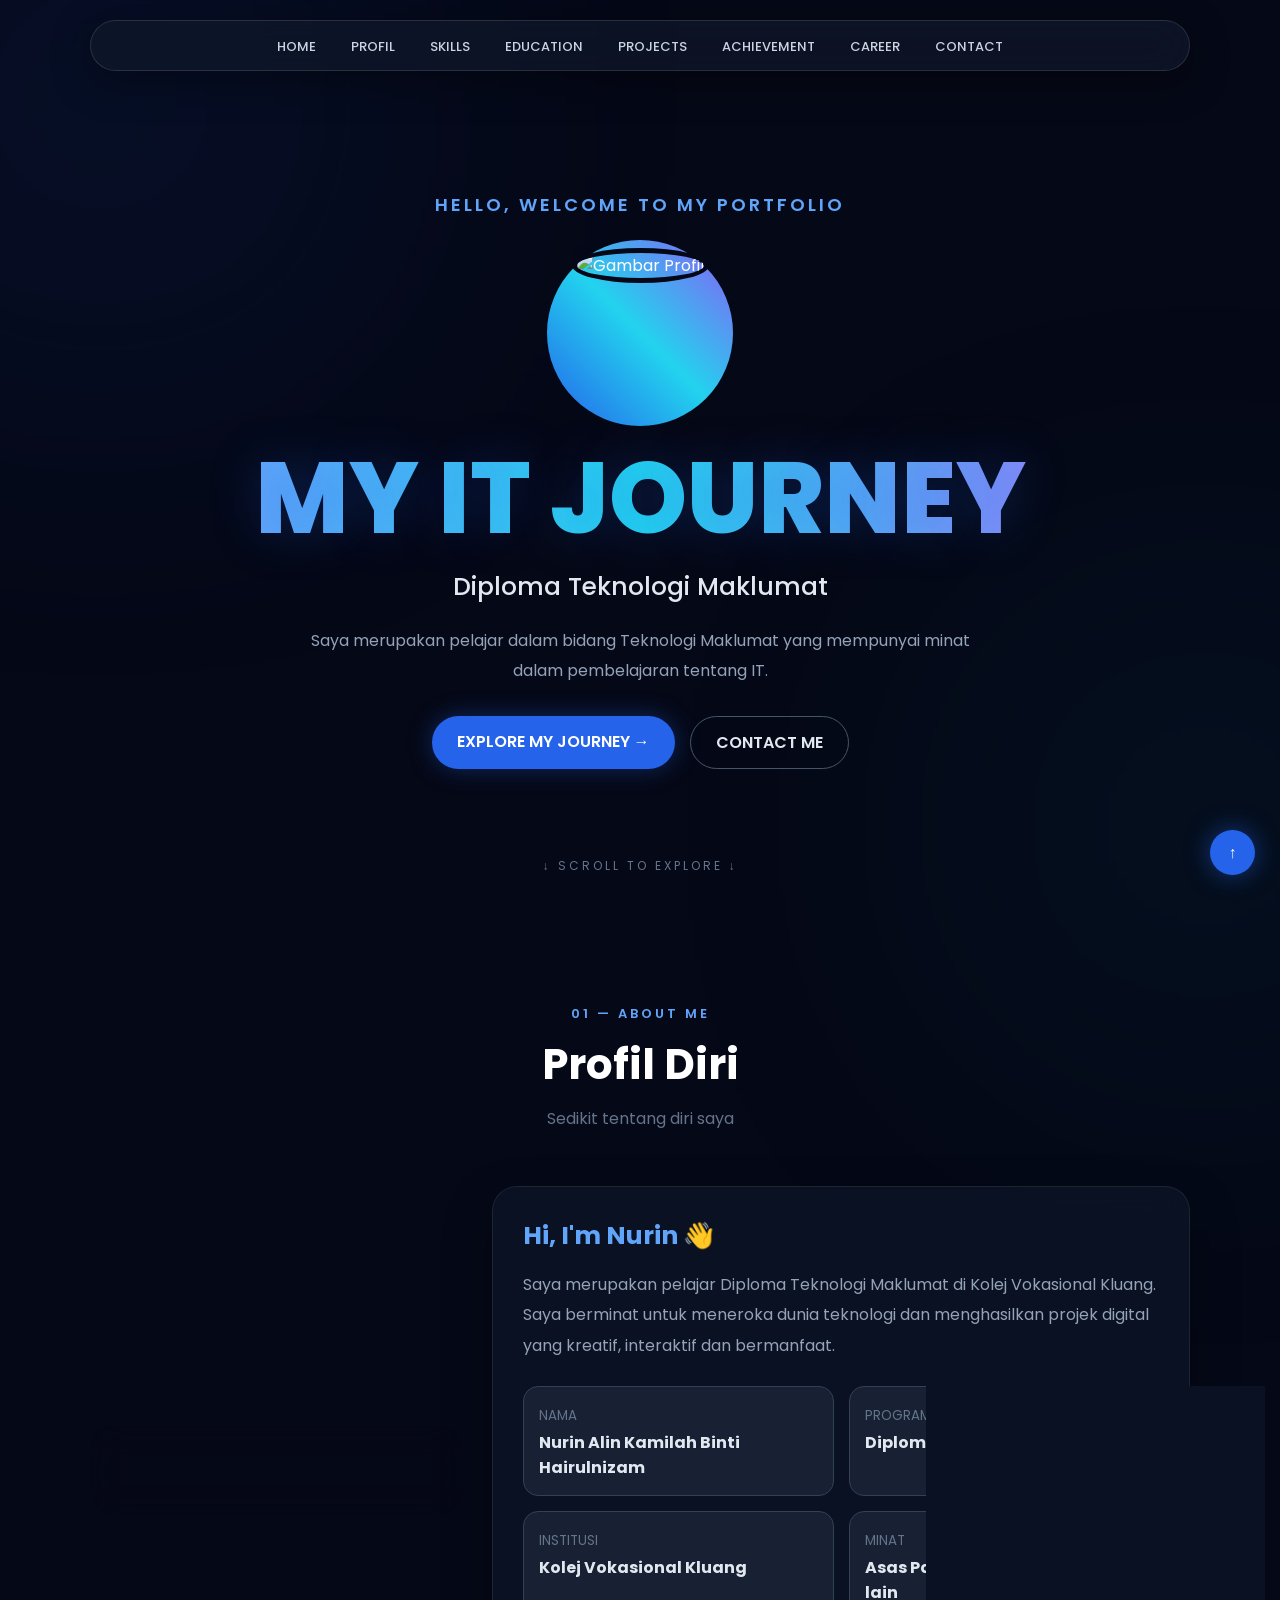
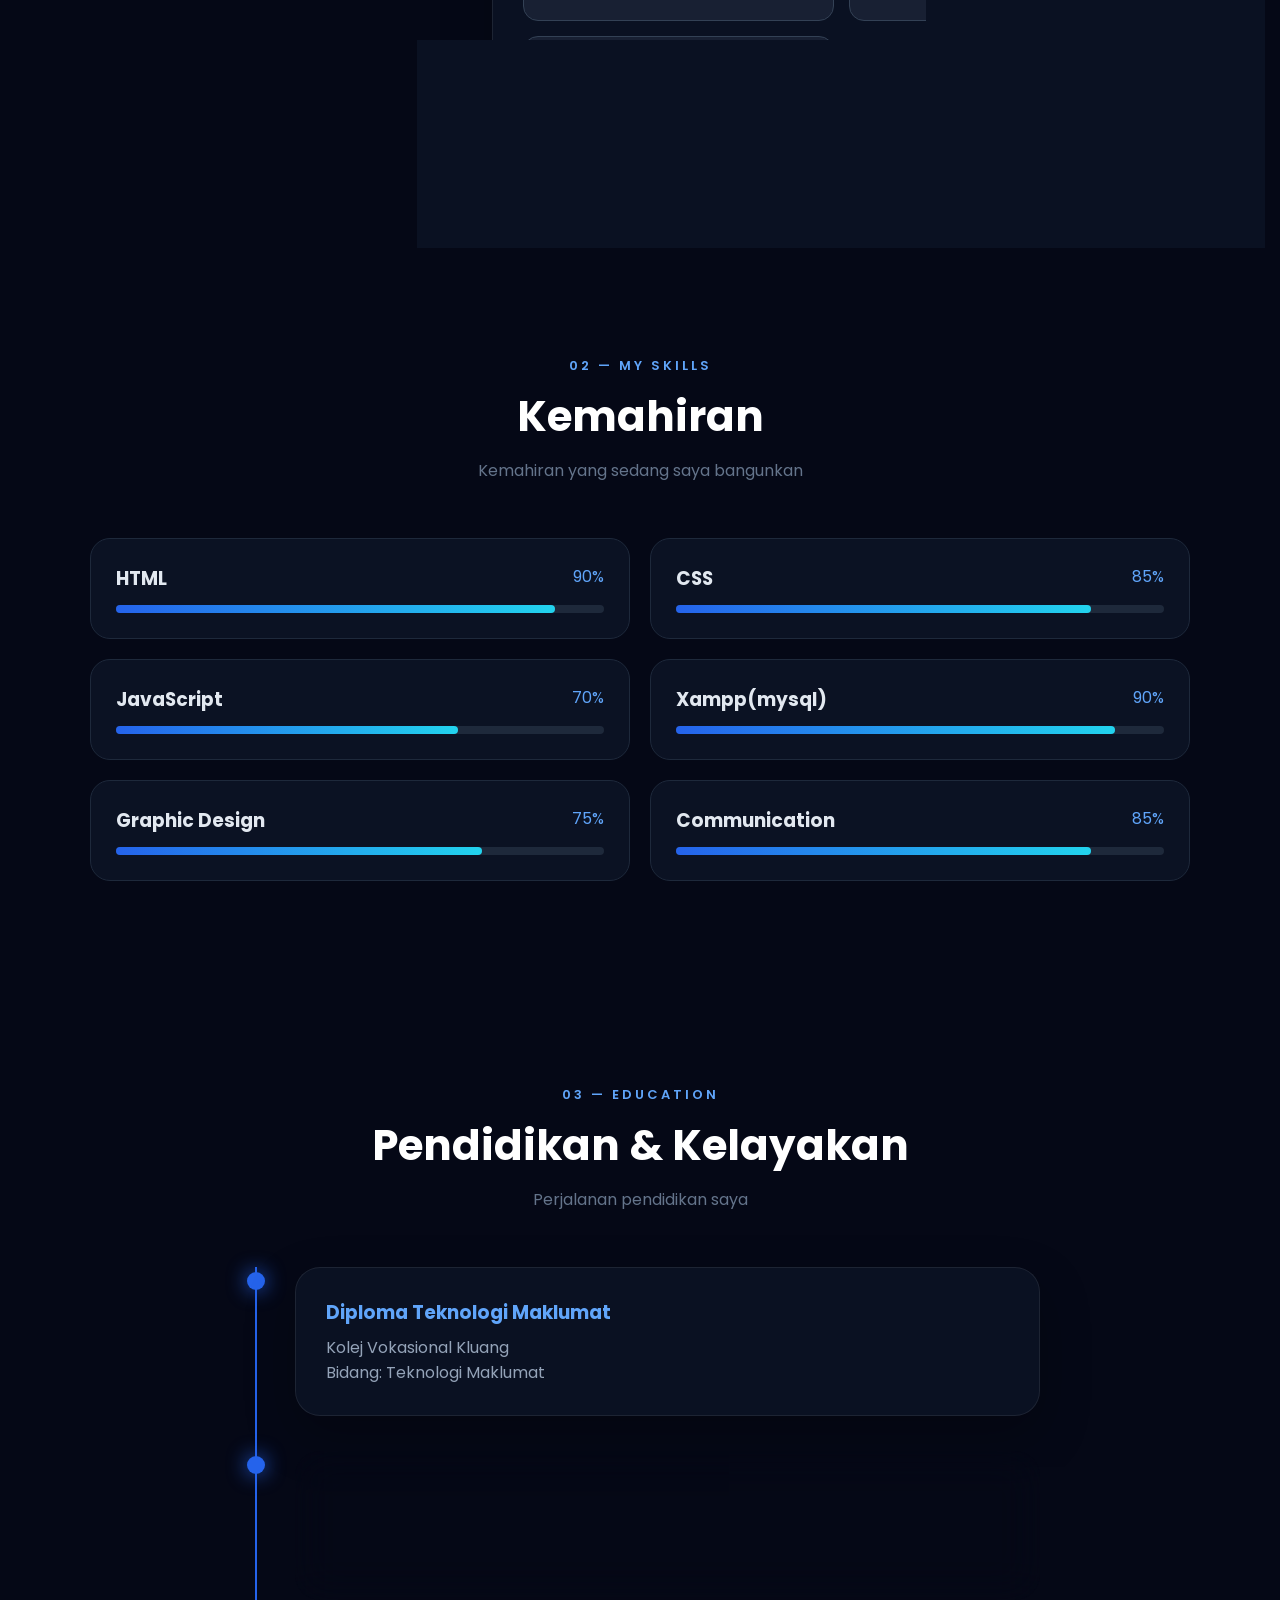
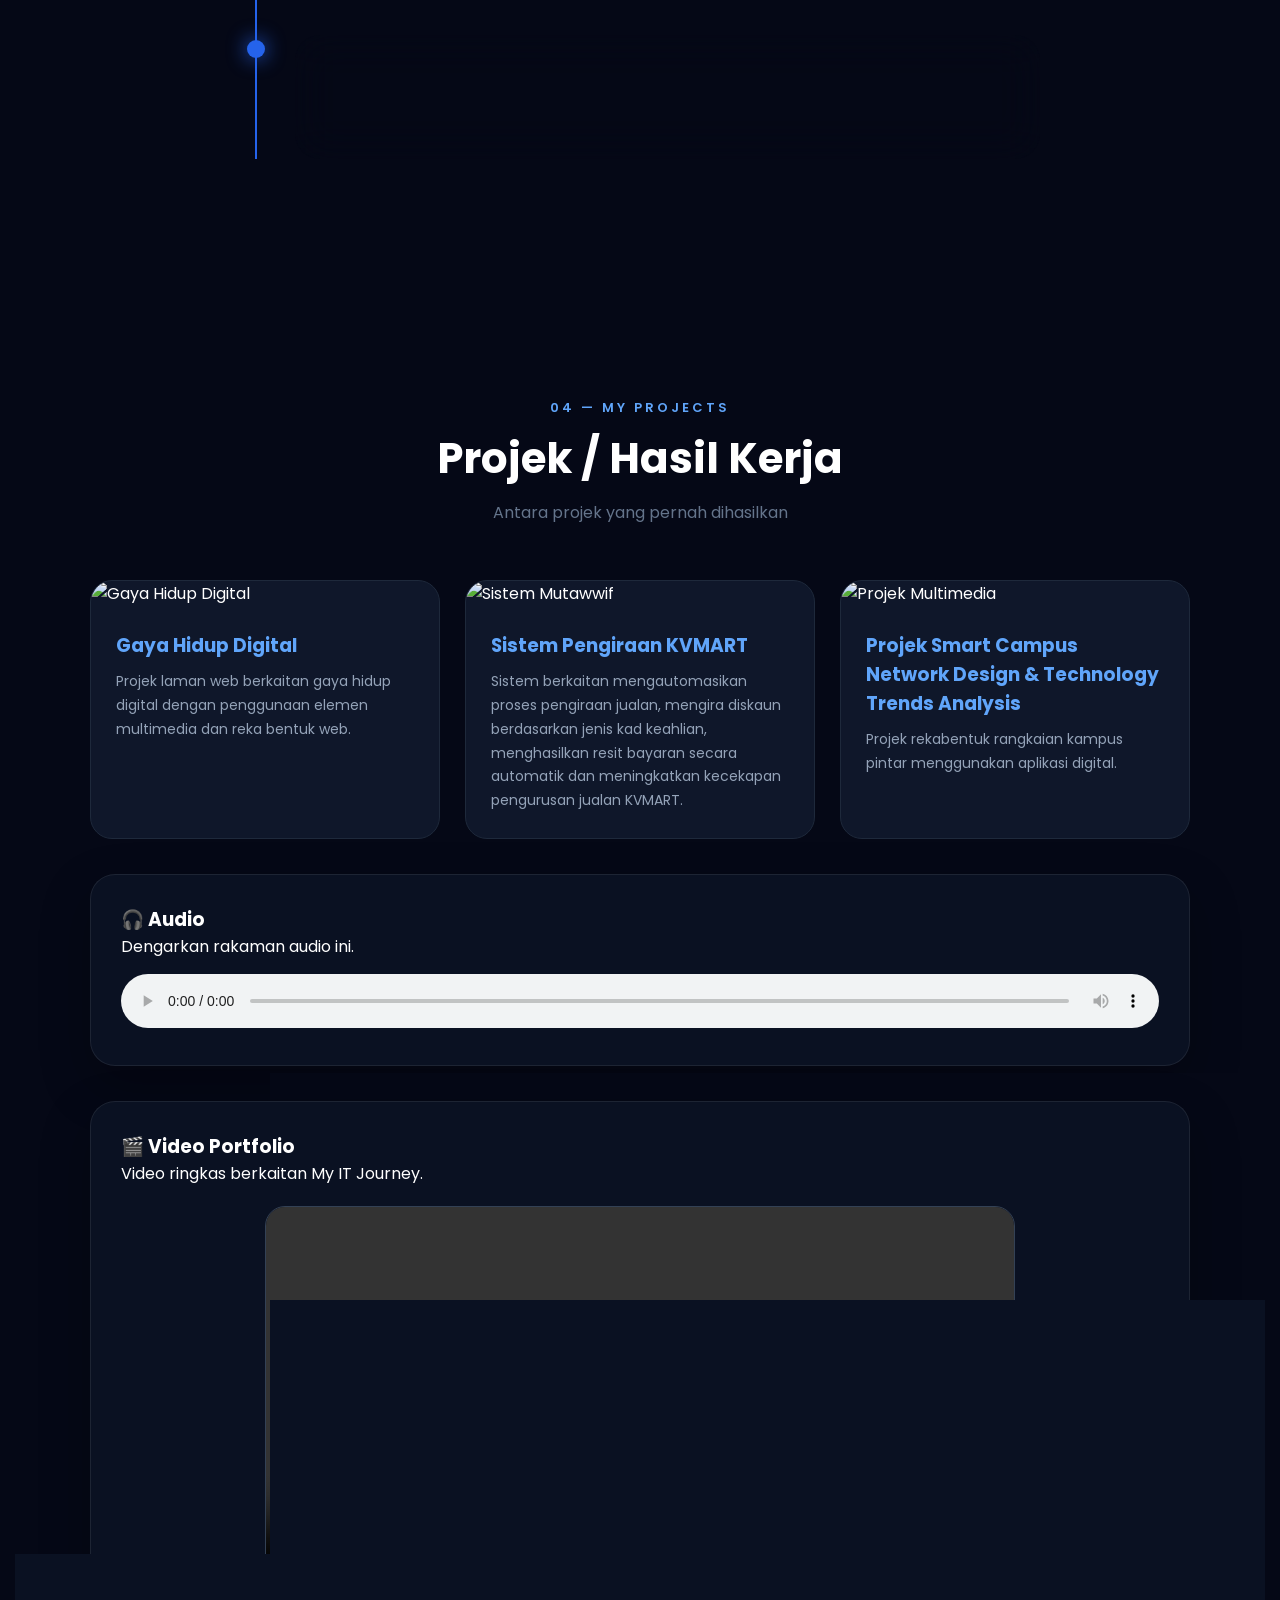
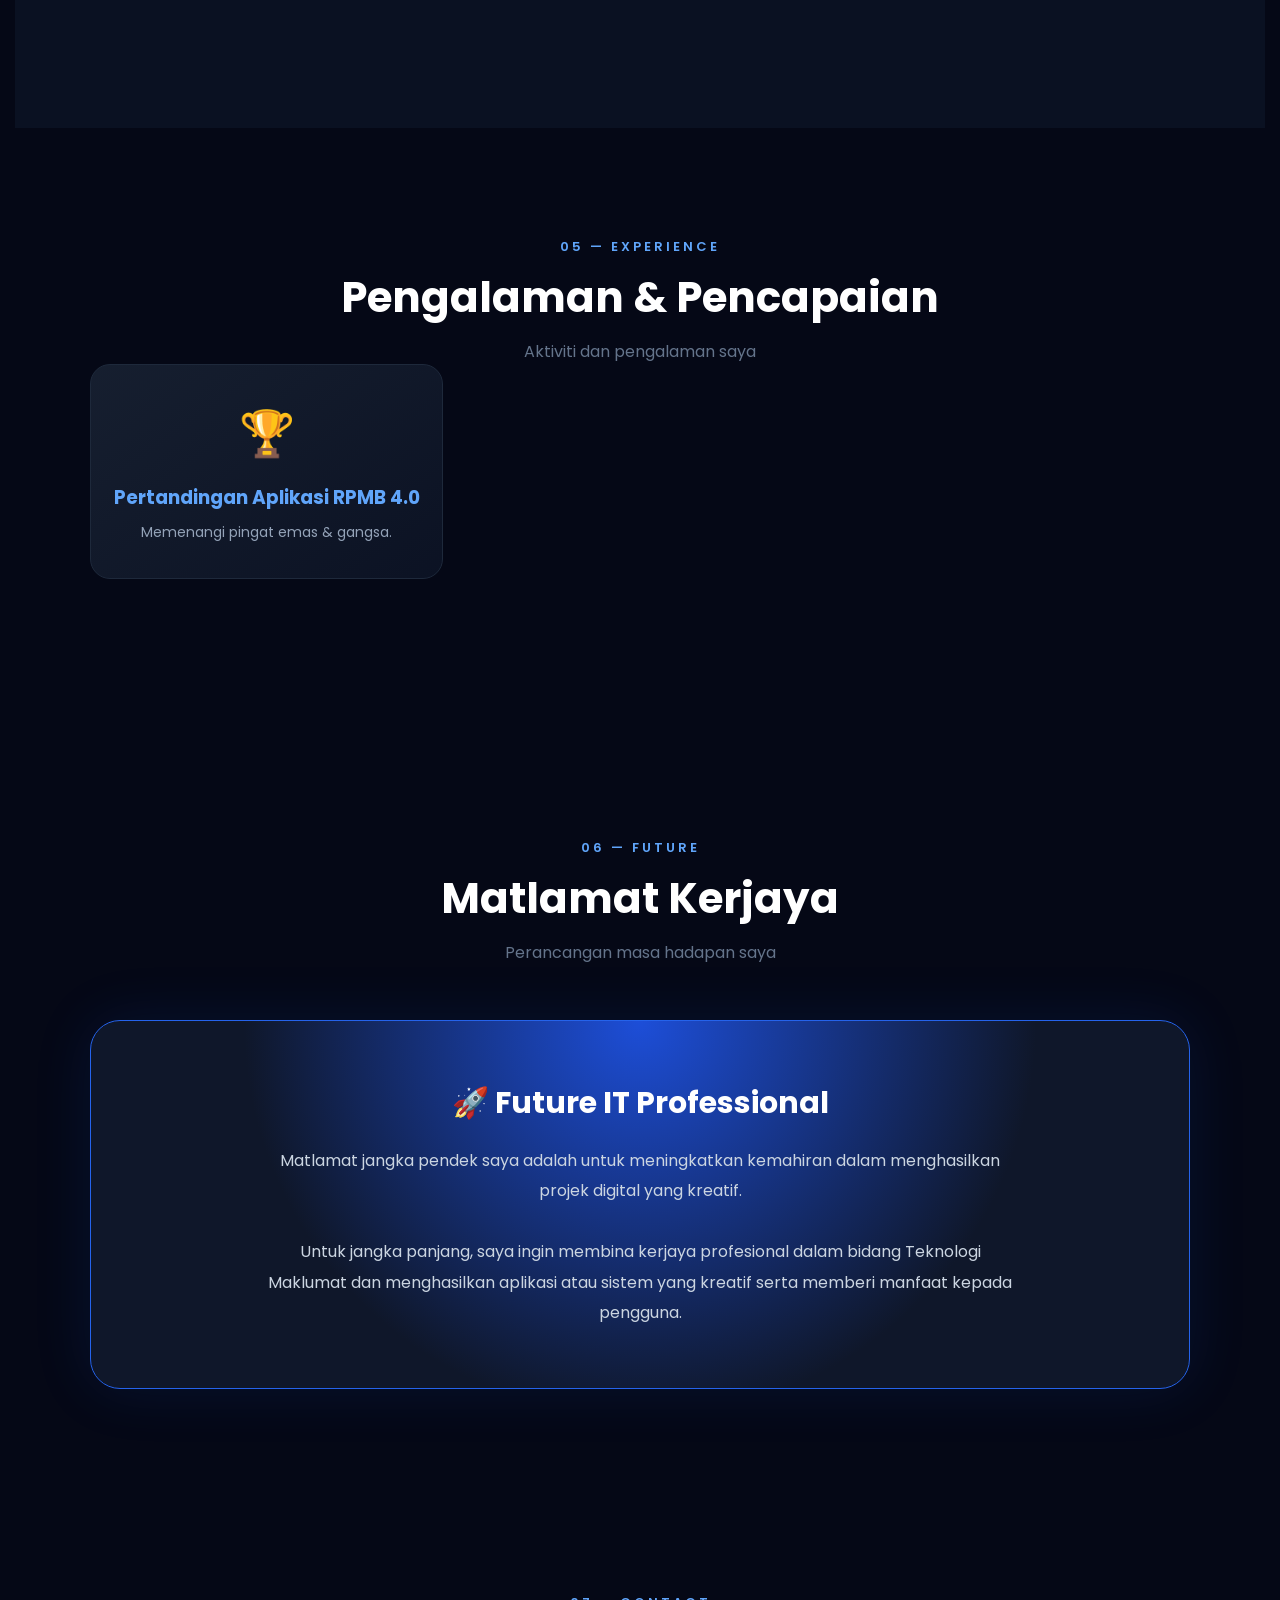
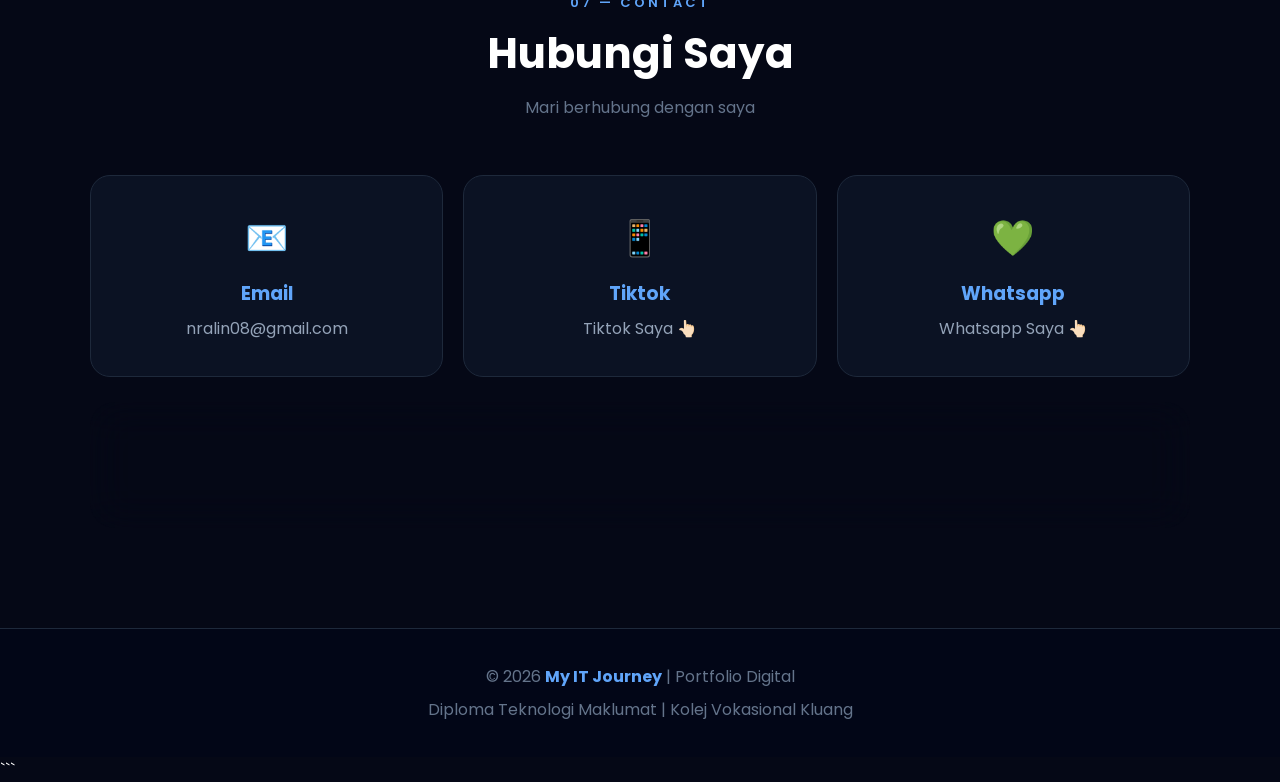
==== index.html @ 8e436480 "Add files via upload" ====
<!DOCTYPE html>
<html lang="ms">

<head>

    <meta charset="UTF-8">

    <meta name="viewport"
          content="width=device-width, initial-scale=1.0">

    <title>My IT Journey | Nurin</title>


    <style>

        /* =====================================================
           GOOGLE FONT
        ===================================================== */

        @import url('https://fonts.googleapis.com/css2?family=Poppins:wght@300;400;500;600;700;800&display=swap');


        /* =====================================================
           RESET
        ===================================================== */

        * {
            margin: 0;
            padding: 0;
            box-sizing: border-box;
            scroll-behavior: smooth;
        }


        /* =====================================================
           BODY
        ===================================================== */

        body {

            font-family: 'Poppins', sans-serif;

            background: #050816;

            color: #ffffff;

            overflow-x: hidden;

        }


        /* =====================================================
           BACKGROUND GLOW
        ===================================================== */

        body::before {

            content: "";

            position: fixed;

            width: 400px;

            height: 400px;

            background: #2563eb;

            filter: blur(180px);

            opacity: 0.18;

            top: -100px;

            left: -100px;

            z-index: -1;

        }


        body::after {

            content: "";

            position: fixed;

            width: 350px;

            height: 350px;

            background: #06b6d4;

            filter: blur(180px);

            opacity: 0.12;

            bottom: -100px;

            right: -100px;

            z-index: -1;

        }


        /* =====================================================
           NAVIGATION
        ===================================================== */

        nav {

            position: fixed;

            top: 20px;

            left: 50%;

            transform: translateX(-50%);

            width: 90%;

            max-width: 1100px;

            z-index: 999;

        }


        nav ul {

            display: flex;

            justify-content: center;

            align-items: center;

            flex-wrap: wrap;

            gap: 5px;

            list-style: none;

            padding: 12px;

            background: rgba(15, 23, 42, 0.75);

            backdrop-filter: blur(20px);

            border: 1px solid rgba(255,255,255,0.12);

            border-radius: 50px;

            box-shadow: 0 10px 40px rgba(0,0,0,0.35);

        }


        nav a {

            color: #cbd5e1;

            text-decoration: none;

            font-size: 13px;

            font-weight: 500;

            padding: 10px 15px;

            border-radius: 30px;

            transition: 0.3s;

        }


        nav a:hover {

            color: white;

            background: #2563eb;

            box-shadow: 0 0 20px rgba(37,99,235,0.5);

        }


        /* =====================================================
           HERO
        ===================================================== */

        #home {

            min-height: 100vh;

            display: flex;

            align-items: center;

            justify-content: center;

            text-align: center;

            padding: 120px 20px 60px;

            position: relative;

        }


        .hero {

            max-width: 900px;

        }


        .hello {

            color: #60a5fa;

            font-size: 18px;

            font-weight: 600;

            letter-spacing: 3px;

            margin-bottom: 15px;

        }


        .hero h1 {

            font-size: clamp(55px, 9vw, 100px);

            font-weight: 800;

            line-height: 1;

            background:

                linear-gradient(
                    90deg,
                    #60a5fa,
                    #22d3ee,
                    #818cf8
                );

            -webkit-background-clip: text;

            color: transparent;

            text-shadow:
                0 0 50px rgba(37,99,235,0.25);

        }


        .hero h2 {

            font-size: 25px;

            margin-top: 20px;

            color: #e2e8f0;

            font-weight: 500;

        }


        .hero p {

            max-width: 700px;

            margin: 20px auto;

            color: #94a3b8;

            line-height: 1.9;

        }


        /* =====================================================
           PROFILE IMAGE
        ===================================================== */

        .profile-wrapper {

            position: relative;

            width: 170px;

            height: 170px;

            margin: 30px auto;

        }


        .profile-wrapper::before {

            content: "";

            position: absolute;

            inset: -8px;

            border-radius: 50%;

            background:
                linear-gradient(
                    45deg,
                    #2563eb,
                    #22d3ee,
                    #8b5cf6
                );

            animation: rotate 5s linear infinite;

        }


        .profile {

            position: relative;

            width: 170px;

            height: 170px;

            border-radius: 50%;

            object-fit: cover;

            border: 5px solid #050816;

        }


        @keyframes rotate {

            100% {
                transform: rotate(360deg);
            }

        }


        /* =====================================================
           BUTTONS
        ===================================================== */

        .buttons {

            display: flex;

            justify-content: center;

            gap: 15px;

            flex-wrap: wrap;

            margin-top: 30px;

        }


        .btn {

            padding: 13px 25px;

            border-radius: 30px;

            text-decoration: none;

            font-weight: 600;

            transition: 0.3s;

        }


        .btn-primary {

            background: #2563eb;

            color: white;

            box-shadow:
                0 0 25px rgba(37,99,235,0.35);

        }


        .btn-primary:hover {

            transform: translateY(-4px);

            box-shadow:
                0 0 35px rgba(37,99,235,0.6);

        }


        .btn-outline {

            border: 1px solid #475569;

            color: #e2e8f0;

        }


        .btn-outline:hover {

            border-color: #60a5fa;

            color: #60a5fa;

        }


        /* =====================================================
           SCROLL TEXT
        ===================================================== */

        .scroll {

            position: absolute;

            bottom: 25px;

            color: #64748b;

            font-size: 12px;

            letter-spacing: 3px;

        }


        /* =====================================================
           SECTION
        ===================================================== */

        section {

            padding: 100px 7%;

            position: relative;

        }


        .container {

            max-width: 1100px;

            margin: auto;

        }


        .title {

            text-align: center;

            margin-bottom: 55px;

        }


        .title span {

            color: #60a5fa;

            font-size: 13px;

            letter-spacing: 3px;

            font-weight: 600;

        }


        .title h2 {

            font-size: 42px;

            margin-top: 8px;

        }


        .title p {

            color: #64748b;

            margin-top: 10px;

        }


        /* =====================================================
           GLASS CARD
        ===================================================== */

        .glass {

            background:
                rgba(15, 23, 42, 0.65);

            backdrop-filter: blur(20px);

            border: 1px solid rgba(255,255,255,0.08);

            border-radius: 25px;

            padding: 30px;

            box-shadow:
                0 20px 50px rgba(0,0,0,0.25);

        }


        /* =====================================================
           ABOUT
        ===================================================== */

        .about-grid {

            display: grid;

            grid-template-columns: 0.8fr 1.5fr;

            gap: 30px;

            align-items: center;

        }


        .about-photo {

            text-align: center;

        }


        .about-photo img {

            width: 280px;

            height: 280px;

            object-fit: cover;

            border-radius: 30px;

            border: 1px solid #334155;

        }


        .about-content h3 {

            color: #60a5fa;

            font-size: 25px;

            margin-bottom: 15px;

        }


        .about-content p {

            color: #94a3b8;

            line-height: 1.9;

        }


        .info {

            display: grid;

            grid-template-columns: 1fr 1fr;

            gap: 15px;

            margin-top: 25px;

        }


        .info-box {

            padding: 15px;

            background: rgba(30,41,59,0.7);

            border-radius: 15px;

            border: 1px solid #334155;

        }


        .info-box small {

            color: #64748b;

        }


        .info-box strong {

            display: block;

            color: #e2e8f0;

            margin-top: 3px;

        }


        /* =====================================================
           SKILLS
        ===================================================== */

        .skills-grid {

            display: grid;

            grid-template-columns: 1fr 1fr;

            gap: 20px;

        }


        .skill {

            padding: 25px;

            background: rgba(15,23,42,0.7);

            border: 1px solid #1e293b;

            border-radius: 20px;

            transition: 0.3s;

        }


        .skill:hover {

            transform: translateY(-5px);

            border-color: #2563eb;

        }


        .skill-top {

            display: flex;

            justify-content: space-between;

            margin-bottom: 12px;

        }


        .skill-top h3 {

            color: #e2e8f0;

        }


        .skill-top span {

            color: #60a5fa;

        }


        .bar {

            height: 8px;

            background: #1e293b;

            border-radius: 20px;

        }


        .bar span {

            display: block;

            height: 100%;

            border-radius: 20px;

            background:
                linear-gradient(
                    90deg,
                    #2563eb,
                    #22d3ee
                );

            animation: loading 2s ease;

        }


        @keyframes loading {

            from {
                width: 0;
            }

        }


        /* =====================================================
           EDUCATION TIMELINE
        ===================================================== */

        .timeline {

            position: relative;

            max-width: 800px;

            margin: auto;

        }


        .timeline::before {

            content: "";

            position: absolute;

            left: 15px;

            top: 0;

            bottom: 0;

            width: 2px;

            background: #2563eb;

        }


        .timeline-item {

            position: relative;

            padding-left: 55px;

            margin-bottom: 35px;

        }


        .timeline-dot {

            position: absolute;

            left: 7px;

            top: 5px;

            width: 18px;

            height: 18px;

            border-radius: 50%;

            background: #2563eb;

            box-shadow:
                0 0 20px #2563eb;

        }


        .timeline-item h3 {

            color: #60a5fa;

            margin-bottom: 8px;

        }


        .timeline-item p {

            color: #94a3b8;

        }


        /* =====================================================
           PROJECTS
        ===================================================== */

        .projects {

            display: grid;

            grid-template-columns:
                repeat(3, 1fr);

            gap: 25px;

        }


        .project {

            overflow: hidden;

            border-radius: 22px;

            background: #0f172a;

            border: 1px solid #1e293b;

            transition: 0.4s;

        }


        .project:hover {

            transform: translateY(-10px);

            border-color: #2563eb;

            box-shadow:
                0 20px 40px rgba(37,99,235,0.15);

        }


        .project img {

            width: 100%;

            height: 200px;

            object-fit: cover;

            transition: 0.4s;

        }


        .project:hover img {

            transform: scale(1.05);

        }


        .project-content {

            padding: 25px;

        }


        .project-content h3 {

            color: #60a5fa;

            margin-bottom: 10px;

        }


        .project-content p {

            color: #94a3b8;

            font-size: 14px;

            line-height: 1.7;

        }


        .project-link {

            display: inline-block;

            margin-top: 15px;

            color: #60a5fa;

            text-decoration: none;

            font-size: 14px;

        }


        /* =====================================================
           ACHIEVEMENTS
        ===================================================== */

        .achievements {

            display: grid;

            grid-template-columns:
                repeat(3, 1fr);

            gap: 20px;

        }


        .achievement {

            text-align: center;

            padding: 35px 20px;

            border-radius: 20px;

            background:
                linear-gradient(
                    145deg,
                    rgba(30,41,59,0.7),
                    rgba(15,23,42,0.7)
                );

            border: 1px solid #1e293b;

            transition: 0.3s;

        }


        .achievement:hover {

            transform: translateY(-7px);

            border-color: #2563eb;

        }


        .achievement .icon {

            font-size: 45px;

            margin-bottom: 15px;

        }


        .achievement h3 {

            color: #60a5fa;

            margin-bottom: 10px;

        }


        .achievement p {

            color: #94a3b8;

            font-size: 14px;

        }


        /* =====================================================
           CAREER
        ===================================================== */

        .career {

            text-align: center;

            padding: 60px 30px;

            border-radius: 30px;

            background:
                radial-gradient(
                    circle at top,
                    #1d4ed8,
                    #0f172a 60%
                );

            border: 1px solid #2563eb;

            box-shadow:
                0 0 60px rgba(37,99,235,0.12);

        }


        .career h3 {

            font-size: 30px;

            margin-bottom: 20px;

        }


        .career p {

            max-width: 750px;

            margin: auto;

            color: #cbd5e1;

            line-height: 1.9;

        }


        /* =====================================================
           AUDIO & VIDEO
        ===================================================== */

        .media {

            margin-top: 35px;

        }


        audio {

            width: 100%;

            margin-top: 15px;

        }


        video {

            width: 100%;

            max-width: 750px;

            display: block;

            margin: 20px auto;

            border-radius: 20px;

            border: 1px solid #334155;

        }


        /* =====================================================
           CONTACT
        ===================================================== */

        .contact {

            display: grid;

            grid-template-columns:
                repeat(3, 1fr);

            gap: 20px;

        }


        .contact-card {

            text-align: center;

            padding: 35px 20px;

            background: rgba(15,23,42,0.7);

            border: 1px solid #1e293b;

            border-radius: 20px;

            transition: 0.3s;

        }


        .contact-card:hover {

            transform: translateY(-5px);

            border-color: #2563eb;

        }


        .contact-icon {

            font-size: 35px;

            margin-bottom: 15px;

        }


        .contact-card h3 {

            color: #60a5fa;

            margin-bottom: 8px;

        }


        .contact-card p,
        .contact-card a {

            color: #94a3b8;

            text-decoration: none;

        }


        .contact-card a:hover {

            color: #60a5fa;

        }


        /* =====================================================
           FOOTER
        ===================================================== */

        footer {

            padding: 35px;

            text-align: center;

            background: #020617;

            border-top: 1px solid #1e293b;

            color: #64748b;

        }


        footer strong {

            color: #60a5fa;

        }


        /* =====================================================
           BACK TO TOP
        ===================================================== */

        .top {

            position: fixed;

            bottom: 25px;

            right: 25px;

            width: 45px;

            height: 45px;

            display: flex;

            justify-content: center;

            align-items: center;

            background: #2563eb;

            color: white;

            border-radius: 50%;

            text-decoration: none;

            box-shadow:
                0 0 25px rgba(37,99,235,0.5);

            z-index: 999;

        }


        /* =====================================================
           RESPONSIVE
        ===================================================== */

        @media(max-width: 850px) {

            nav ul {

                border-radius: 20px;

            }


            nav a {

                font-size: 11px;

                padding: 7px 9px;

            }


            .about-grid,
            .skills-grid,
            .projects,
            .achievements,
            .contact {

                grid-template-columns: 1fr;

            }


            .hero h1 {

                font-size: 55px;

            }


            .info {

                grid-template-columns: 1fr;

            }

        }


    </style>

</head>


<body>


<!-- =====================================================
     NAVIGATION
===================================================== -->

<nav>

    <ul>

        <li>
            <a href="#home">HOME</a>
        </li>

        <li>
            <a href="#profil">PROFIL</a>
        </li>

        <li>
            <a href="#kemahiran">SKILLS</a>
        </li>

        <li>
            <a href="#pendidikan">EDUCATION</a>
        </li>

        <li>
            <a href="#projek">PROJECTS</a>
        </li>

        <li>
            <a href="#pengalaman">ACHIEVEMENT</a>
        </li>

        <li>
            <a href="#kerjaya">CAREER</a>
        </li>

        <li>
            <a href="#hubungi">CONTACT</a>
        </li>

    </ul>

</nav>



<!-- =====================================================
     HOME
===================================================== -->

<section id="home">

    <div class="hero">


        <div class="hello">
            HELLO, WELCOME TO MY PORTFOLIO
        </div>


        <div class="profile-wrapper">

            <img
                src="images/profile.jpg (2).jpeg"
                class="profile"
                alt="Gambar Profil"
            >

        </div>


        <h1>
            MY IT JOURNEY
        </h1>


        <h2>
            Diploma Teknologi Maklumat
        </h2>


        <p>

            Saya merupakan pelajar dalam bidang Teknologi
            Maklumat yang mempunyai minat dalam pembelajaran 
            tentang IT.

        </p>


        <div class="buttons">

            <a
                href="#profil"
                class="btn btn-primary"
            >
                EXPLORE MY JOURNEY →
            </a>


            <a
                href="#hubungi"
                class="btn btn-outline"
            >
                CONTACT ME
            </a>

        </div>

    </div>


    <div class="scroll">
        ↓ SCROLL TO EXPLORE ↓
    </div>

</section>



<!-- =====================================================
     PROFIL
===================================================== -->

<section id="profil">

    <div class="container">


        <div class="title">

            <span>01 — ABOUT ME</span>

            <h2>Profil Diri</h2>

            <p>
                Sedikit tentang diri saya
            </p>

        </div>


        <div class="about-grid">


            <div class="glass about-photo">

                <img
                    src="images/profile.jpg.jpeg"
                    alt="Profil"
                >

            </div>


            <div class="glass about-content">

                <h3>
                    Hi, I'm Nurin 👋
                </h3>


                <p>

                    Saya merupakan pelajar Diploma Teknologi
                    Maklumat di Kolej Vokasional Kluang.
                    Saya berminat untuk meneroka dunia teknologi
                    dan menghasilkan projek digital yang kreatif,
                    interaktif dan bermanfaat.

                </p>


                <div class="info">


                    <div class="info-box">

                        <small>NAMA</small>

                        <strong>
                            Nurin Alin Kamilah Binti Hairulnizam
                        </strong>

                    </div>


                    <div class="info-box">

                        <small>PROGRAM</small>

                        <strong>
                            Diploma Teknologi Maklumat
                        </strong>

                    </div>


                    <div class="info-box">

                        <small>INSTITUSI</small>

                        <strong>
                            Kolej Vokasional Kluang
                        </strong>

                    </div>


                    <div class="info-box">

                        <small>MINAT</small>

                        <strong>
                            Asas Pangkalan Data & lain-lain
                        </strong>

                    </div>


                    <div class="info-box">

                        <small>FOCUS</small>

                        <strong>
                            Information Technology
                        </strong>

                    </div>


                </div>

            </div>

        </div>

    </div>

</section>



<!-- =====================================================
     SKILLS
===================================================== -->

<section id="kemahiran">

    <div class="container">


        <div class="title">

            <span>02 — MY SKILLS</span>

            <h2>Kemahiran</h2>

            <p>
                Kemahiran yang sedang saya bangunkan
            </p>

        </div>


        <div class="skills-grid">


            <div class="skill">

                <div class="skill-top">

                    <h3>HTML</h3>

                    <span>90%</span>

                </div>

                <div class="bar">

                    <span style="width:90%"></span>

                </div>

            </div>


            <div class="skill">

                <div class="skill-top">

                    <h3>CSS</h3>

                    <span>85%</span>

                </div>

                <div class="bar">

                    <span style="width:85%"></span>

                </div>

            </div>


            <div class="skill">

                <div class="skill-top">

                    <h3>JavaScript</h3>

                    <span>70%</span>

                </div>

                <div class="bar">

                    <span style="width:70%"></span>

                </div>

            </div>


            <div class="skill">

                <div class="skill-top">

                    <h3>Xampp(mysql)</h3>

                    <span>90%</span>

                </div>

                <div class="bar">

                    <span style="width:90%"></span>

                </div>

            </div>


            <div class="skill">

                <div class="skill-top">

                    <h3>Graphic Design</h3>

                    <span>75%</span>

                </div>

                <div class="bar">

                    <span style="width:75%"></span>

                </div>

            </div>


            <div class="skill">

                <div class="skill-top">

                    <h3>Communication</h3>

                    <span>85%</span>

                </div>

                <div class="bar">

                    <span style="width:85%"></span>

                </div>

            </div>


        </div>

    </div>

</section>



<!-- =====================================================
     PENDIDIKAN
===================================================== -->

<section id="pendidikan">

    <div class="container">


        <div class="title">

            <span>03 — EDUCATION</span>

            <h2>Pendidikan & Kelayakan</h2>

            <p>
                Perjalanan pendidikan saya
            </p>

        </div>


        <div class="timeline">


            <div class="timeline-item">

                <div class="timeline-dot"></div>

                <div class="glass">

                    <h3>
                        Diploma Teknologi Maklumat
                    </h3>

                    <p>
                        Kolej Vokasional Kluang
                    </p>

                    <p>
                        Bidang: Teknologi Maklumat
                    </p>

                </div>

            </div>


            <div class="timeline-item">

                <div class="timeline-dot"></div>

                <div class="glass">

                    <h3>
                        Sijil / Kelayakan
                    </h3>

                    <p>
                        Sijil Watikah Perlantikan MPP
                    </p>

                    <p>
                        Sijil Dekan Ketua Jabatan
                    </p>


                </div>

            </div>


            <div class="timeline-item">

                <div class="timeline-dot"></div>

                <div class="glass">

                    <h3>
                        Kursus & Latihan
                    </h3>

                    <p>
                        Menyertai Program Aplikasi RPMB 4.0
                    </p>

                </div>

            </div>


        </div>

    </div>

</section>



<!-- =====================================================
     PROJECTS
===================================================== -->

<section id="projek">

    <div class="container">


        <div class="title">

            <span>04 — MY PROJECTS</span>

            <h2>Projek / Hasil Kerja</h2>

            <p>
                Antara projek yang pernah dihasilkan
            </p>

        </div>


        <div class="projects">


            <div class="project">

                <img
                    src="images/project1.jpg"
                    alt="Gaya Hidup Digital"
                >


                <div class="project-content">

                    <h3>
                        Gaya Hidup Digital
                    </h3>

                    <p>

                        Projek laman web berkaitan gaya hidup
                        digital dengan penggunaan elemen
                        multimedia dan reka bentuk web.

                    </p>

                </div>

            </div>



            <div class="project">

                <img
                    src="images/project2.jpg"
                    alt="Sistem Mutawwif"
                >


                <div class="project-content">

                    <h3>
                        Sistem Pengiraan KVMART
                    </h3>

                    <p>

                        Sistem berkaitan mengautomasikan proses pengiraan jualan, 
                        mengira diskaun berdasarkan jenis kad keahlian,
                        menghasilkan resit bayaran secara automatik dan
                        meningkatkan kecekapan pengurusan jualan KVMART.

                    </p>

                </div>

            </div>



            <div class="project">

                <img
                    src="images/project3.jpg"
                    alt="Projek Multimedia"
                >


                <div class="project-content">

                    <h3>
                        Projek Smart Campus Network Design & Technology Trends Analysis
                    </h3>

                    <p>

                        Projek rekabentuk rangkaian kampus 
                        pintar menggunakan aplikasi digital.

                    </p>

                </div>

            </div>


        </div>


        <!-- AUDIO -->

        <div class="glass media">

            <h3>
                🎧 Audio 
            </h3>

            <p>
                Dengarkan rakaman audio ini.
            </p>


            <audio controls>

                <source
                    src="audio/Hindia - Kita ke Sana (Official Lyric Video).mp3"
                    type="audio/mpeg"
                >

            </audio>

        </div>


        <!-- VIDEO -->

        <div class="glass media">

            <h3>
                🎬 Video Portfolio
            </h3>

            <p>
                Video ringkas berkaitan My IT Journey.
            </p>


            <video controls>

                <source
                    src="video/WhatsApp Video 2026-09-22 at 19.16.28.mp4"
                    type="video/mp4"
                >

            </video>

        </div>

    </div>

</section>



<!-- =====================================================
     EXPERIENCE & ACHIEVEMENT
===================================================== -->

<section id="pengalaman">

    <div class="container">


        <div class="title">

            <span>05 — EXPERIENCE</span>

            <h2>Pengalaman & Pencapaian</h2>

            <p>
                Aktiviti dan pengalaman saya
            </p>


            <div class="achievements">

            <div class="achievement">

                <div class="icon">
                    🏆
                </div>

                <h3>
                    Pertandingan Aplikasi RPMB 4.0
                </h3>

                <p>
                    Memenangi pingat emas & gangsa.
                </p>

            </div>

        </div>

    </div>

</section>


<!-- =====================================================
     CAREER
===================================================== -->

<section id="kerjaya">

    <div class="container">


        <div class="title">

            <span>06 — FUTURE</span>

            <h2>Matlamat Kerjaya</h2>

            <p>
                Perancangan masa hadapan saya
            </p>

        </div>


        <div class="career">


            <h3>
                🚀 Future IT Professional
            </h3>


            <p>

                Matlamat jangka pendek saya adalah untuk
                meningkatkan kemahiran dalam menghasilkan 
                projek digital yang kreatif.

                <br><br>

                Untuk jangka panjang, saya ingin membina
                kerjaya profesional dalam bidang Teknologi
                Maklumat dan menghasilkan aplikasi atau
                sistem yang kreatif serta memberi manfaat
                kepada pengguna.

            </p>


        </div>

    </div>

</section>



<!-- =====================================================
     CONTACT
===================================================== -->

<section id="hubungi">

    <div class="container">


        <div class="title">

            <span>07 — CONTACT</span>

            <h2>Hubungi Saya</h2>

            <p>
                Mari berhubung dengan saya
            </p>

        </div>


        <div class="contact">


            <div class="contact-card">

                <div class="contact-icon">
                    📧
                </div>

                <h3>
                    Email
                </h3>

                <a
                    href="mailto:nralin08@gmail.com"
                >
                    nralin08@gmail.com
                </a>

            </div>


            <div class="contact-card">

                <div class="contact-icon">
                    📱
                </div>

                <h3>
                    Tiktok
                </h3>

                <a
                    href="https://www.tiktok.com/@rrnmess?_r=1&_t=ZS-99m8A2R8bie"
                    target="_blank"
                >
                    Tiktok Saya 👆🏻
                </a>

            </div>

            <div class="contact-card">

                <div class="contact-icon">
                    💚
                </div>

                <h3>
                    Whatsapp
                </h3>

                <a
                    href="https://wa.me/60167238092"
                    target="_blank"
                >
                    Whatsapp Saya 👆🏻
                </a>

            </div>

        </div>


        <div
            class="glass"
            style="text-align:center;margin-top:25px;"
        >

            <h3 style="color:#60a5fa;">
                Thank You For Visiting! ✨
            </h3>

            <p style="color:#94a3b8;margin-top:10px;">

                Terima kasih kerana meluangkan masa
                melihat portfolio saya.

            </p>

        </div>


    </div>

</section>



<!-- =====================================================
     FOOTER
===================================================== -->

<footer>

    <p>

        © 2026
        <strong>My IT Journey</strong>

        | Portfolio Digital

    </p>


    <p style="margin-top:8px;">

        Diploma Teknologi Maklumat |
        Kolej Vokasional Kluang

    </p>

</footer>



<!-- =====================================================
     BACK TO TOP
===================================================== -->

<a
    href="#home"
    class="top"
>
    ↑
</a>


</body>

</html>
```
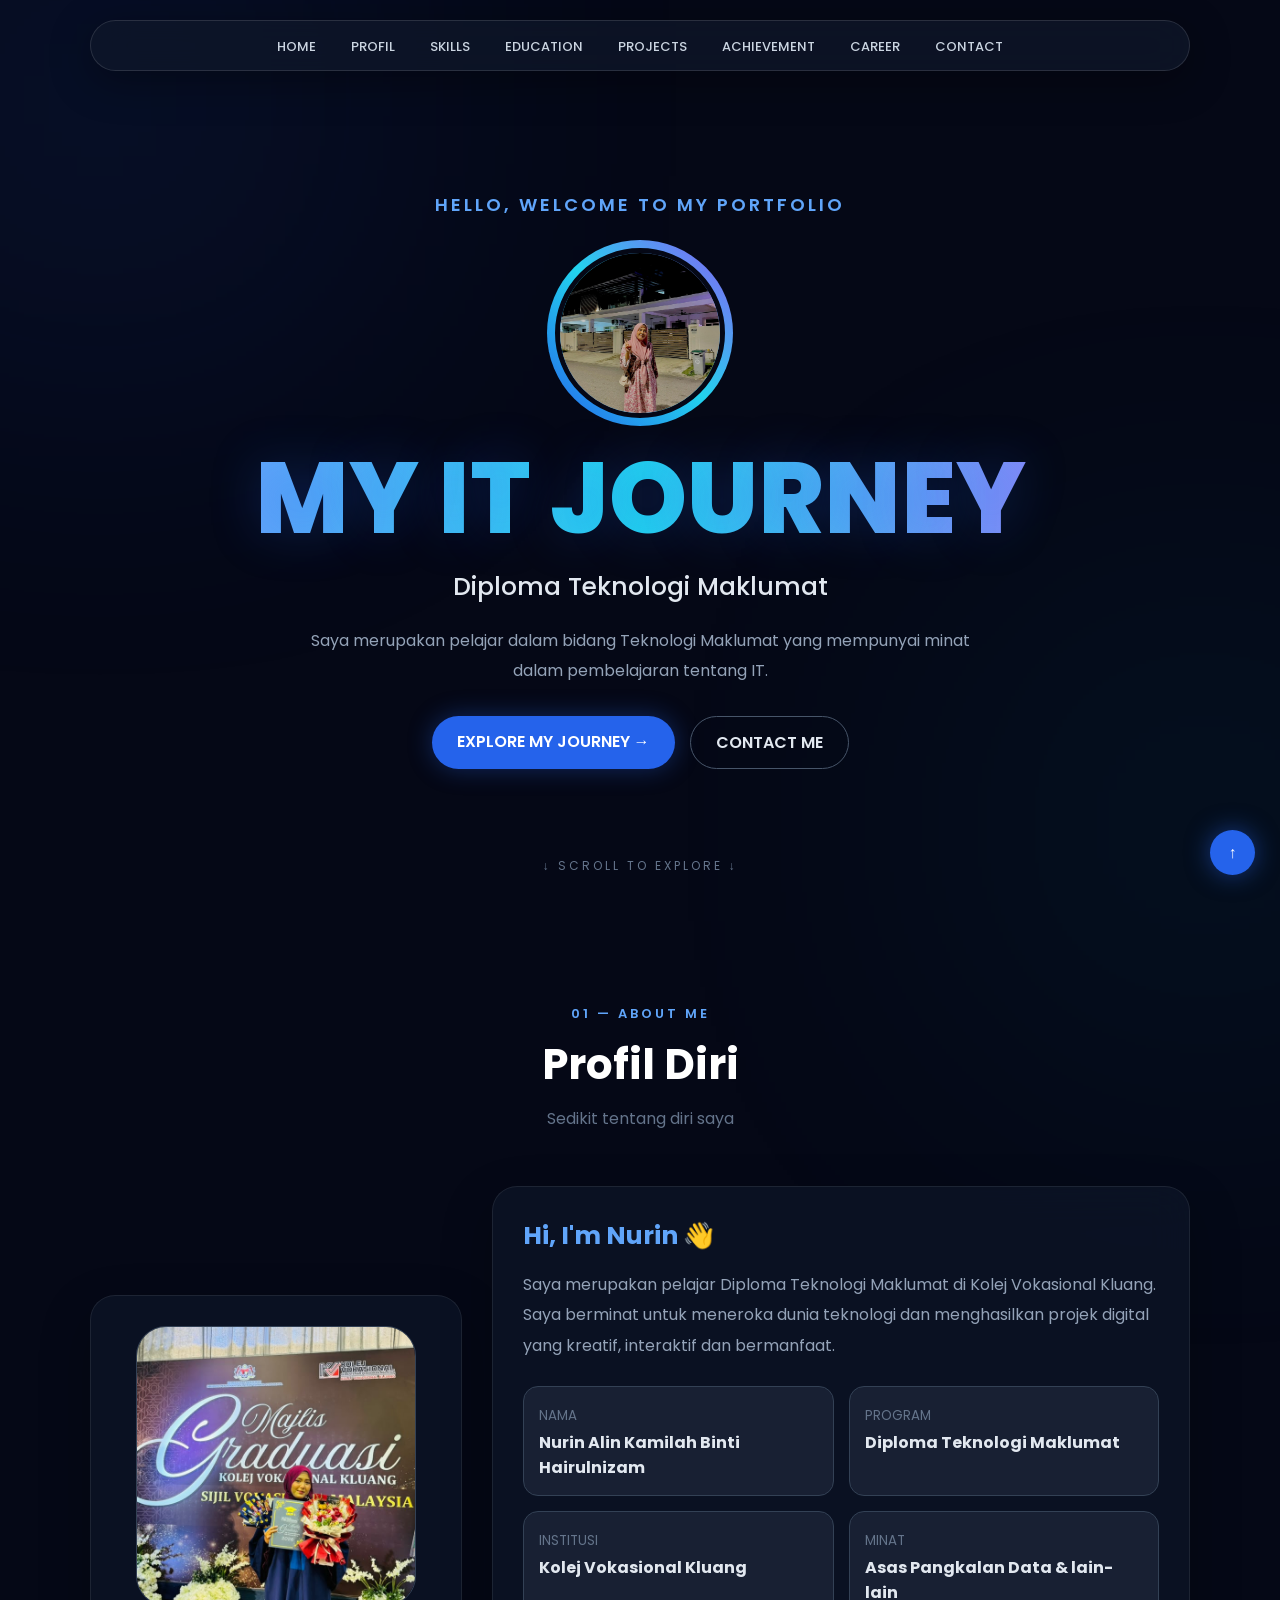
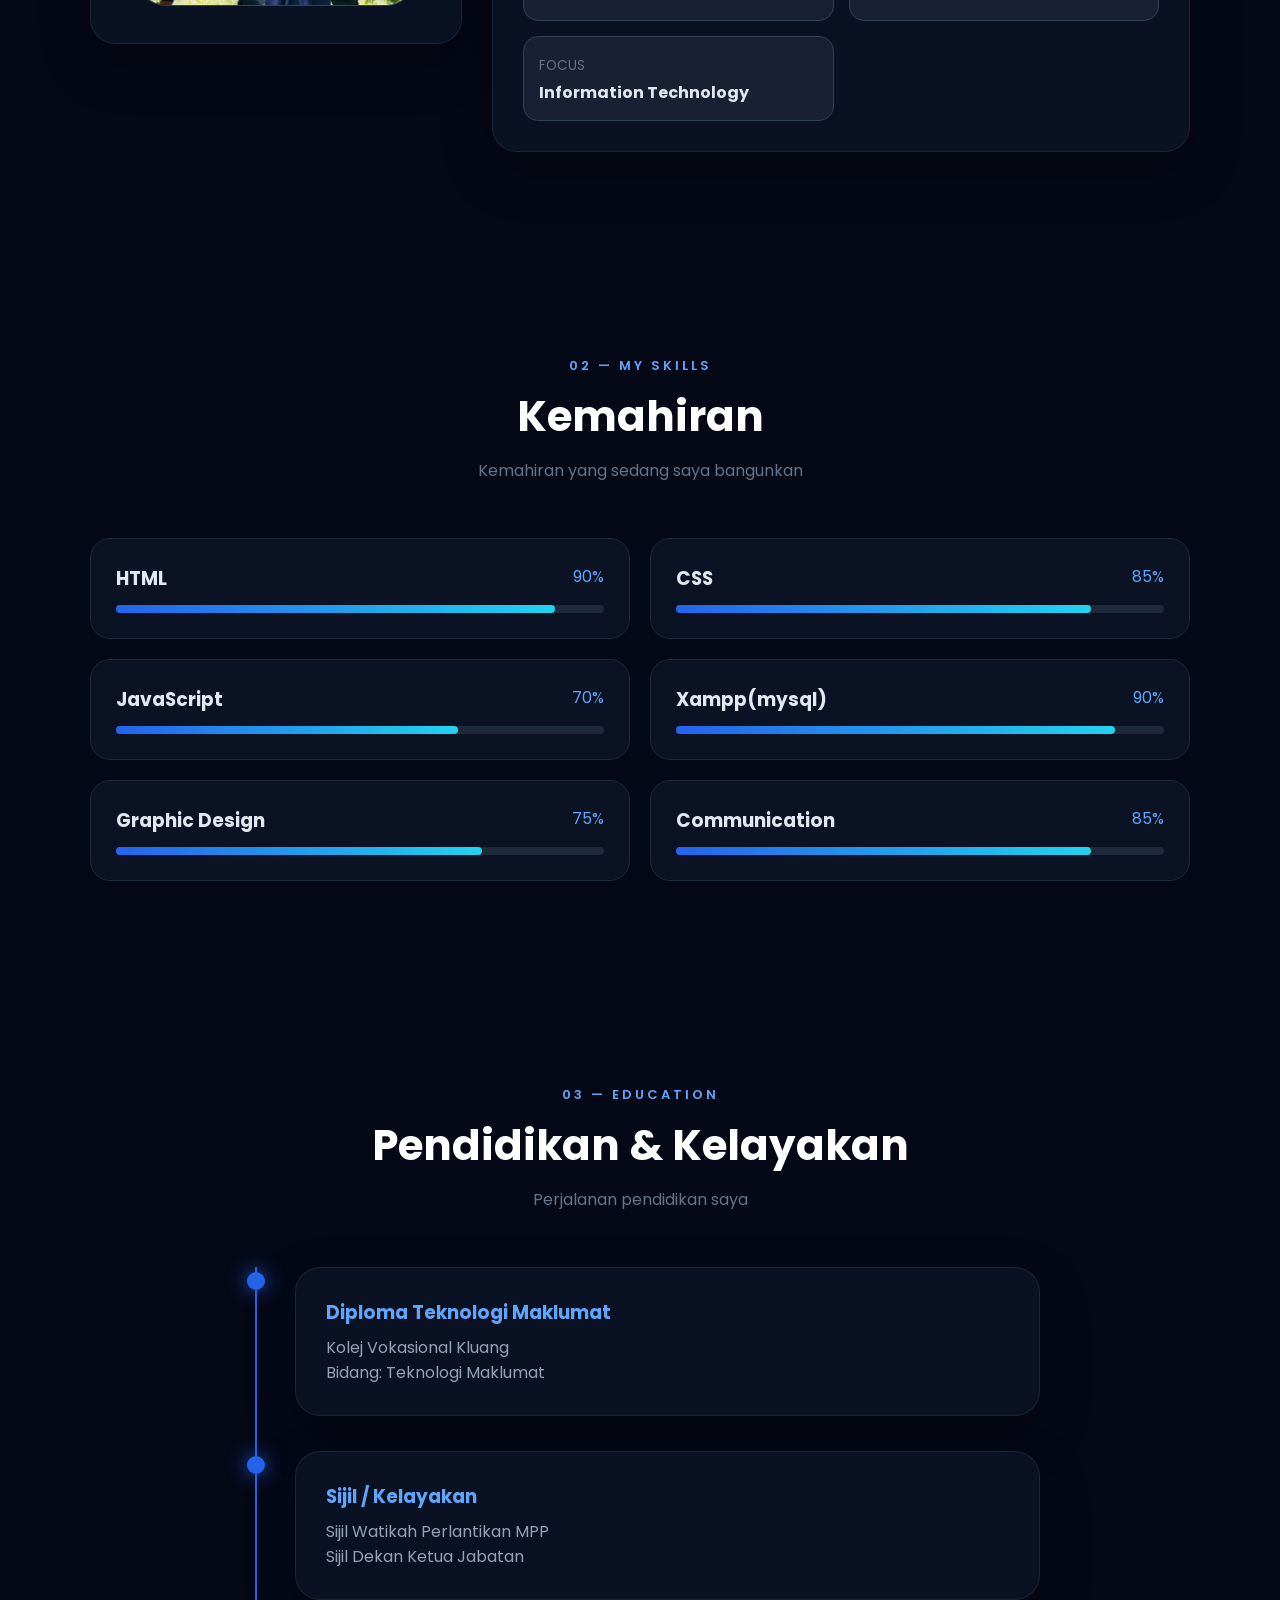
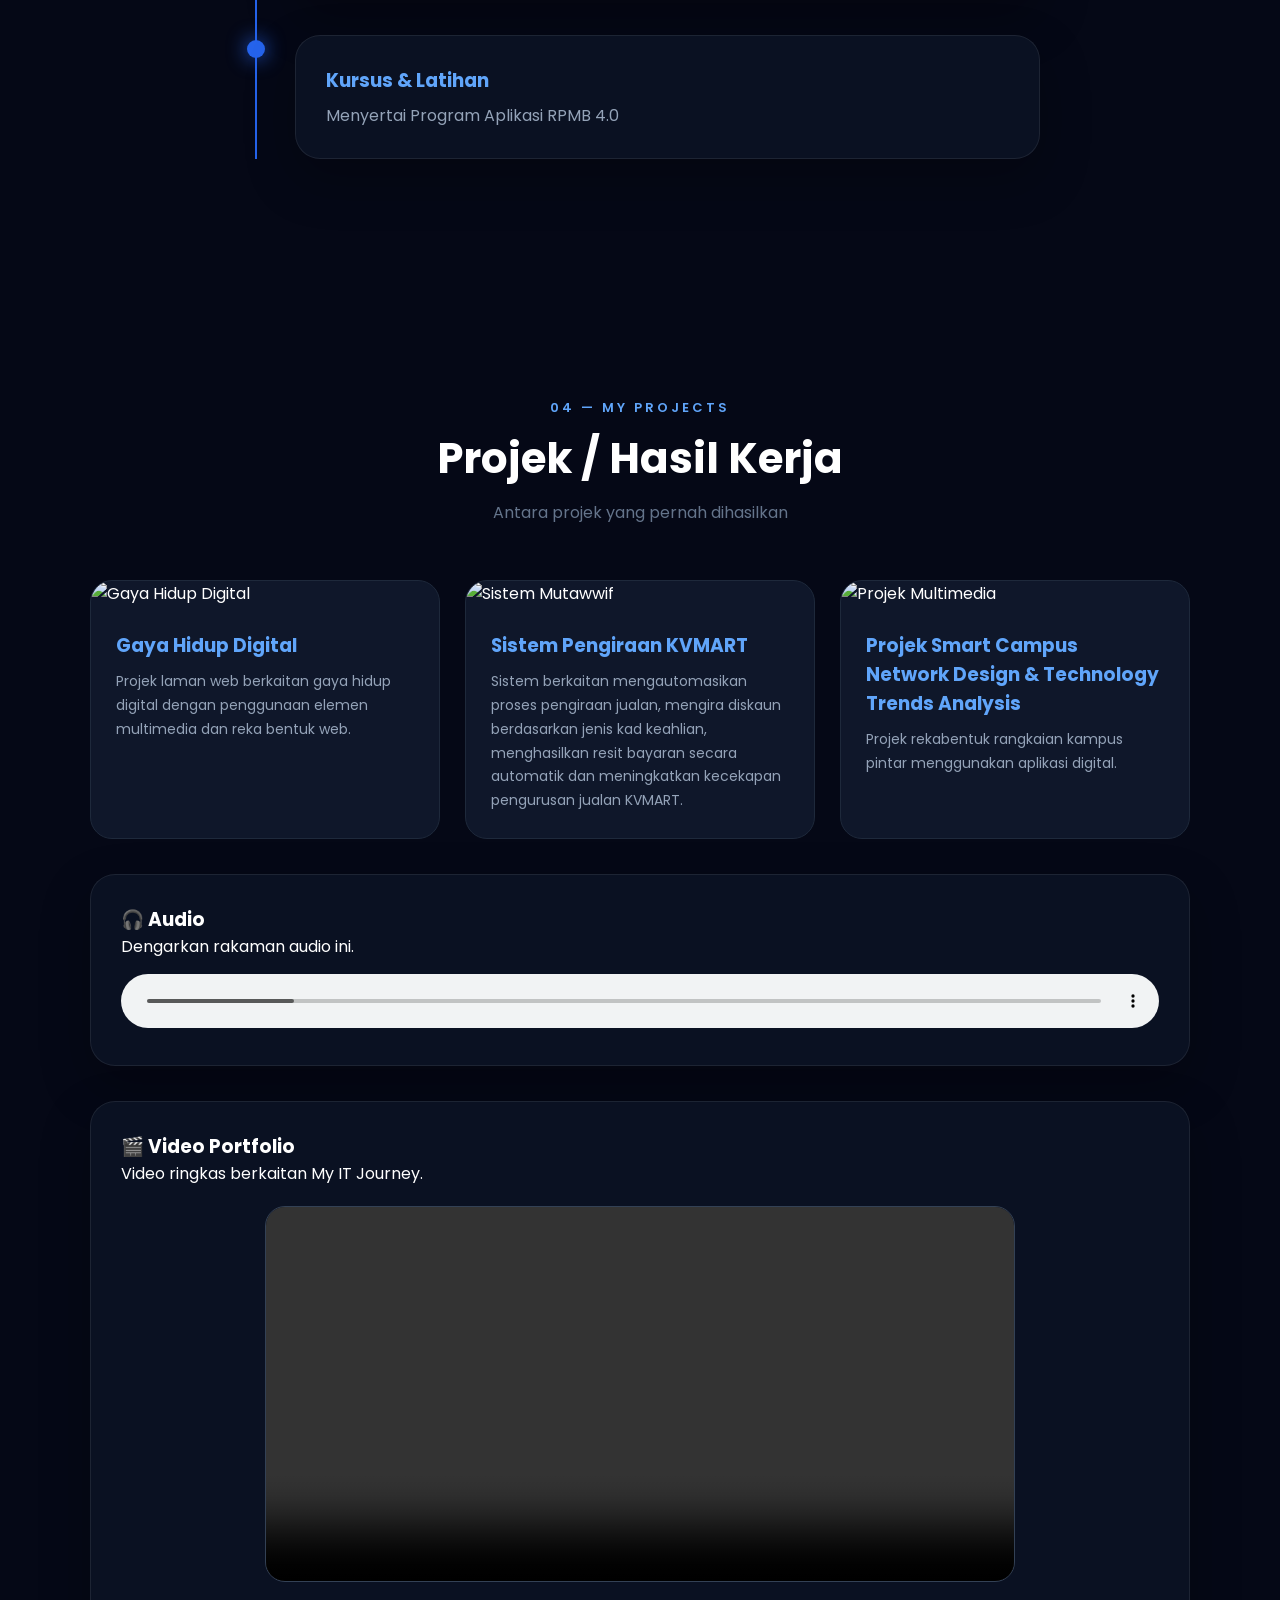
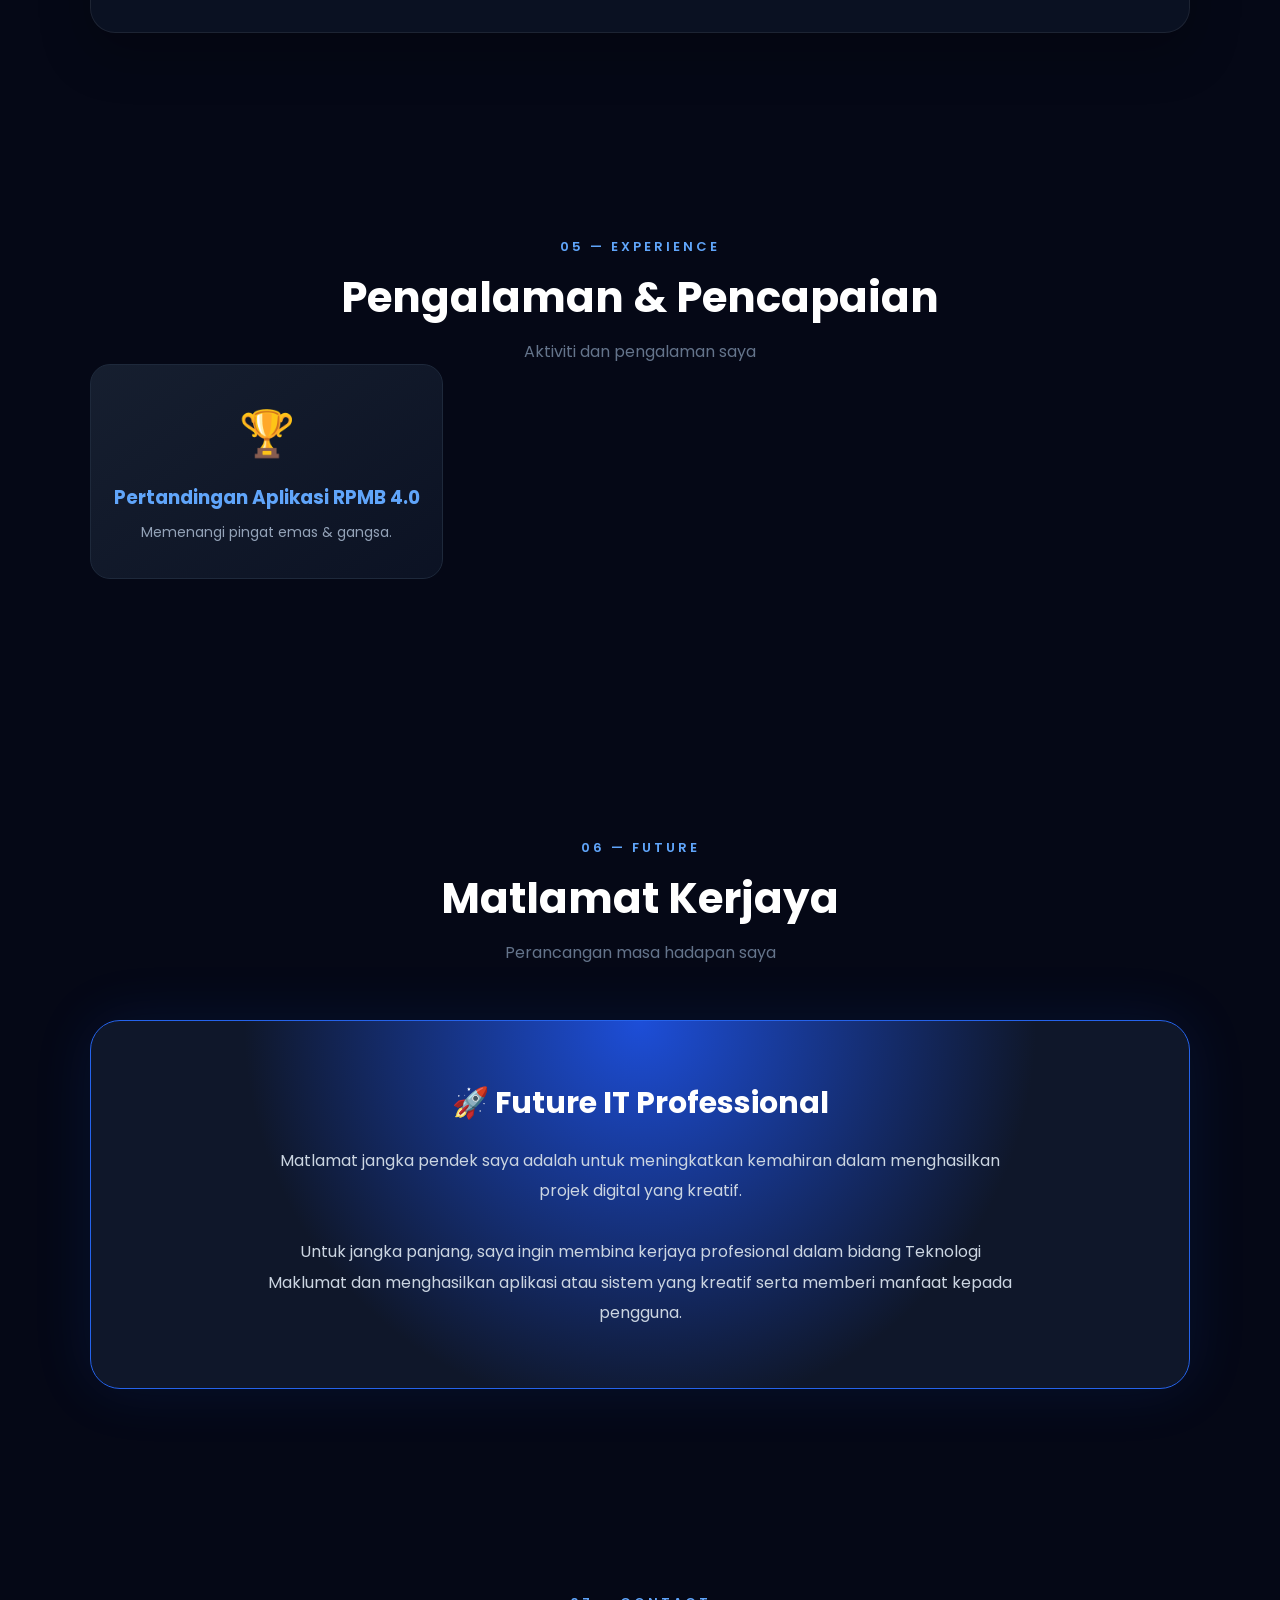
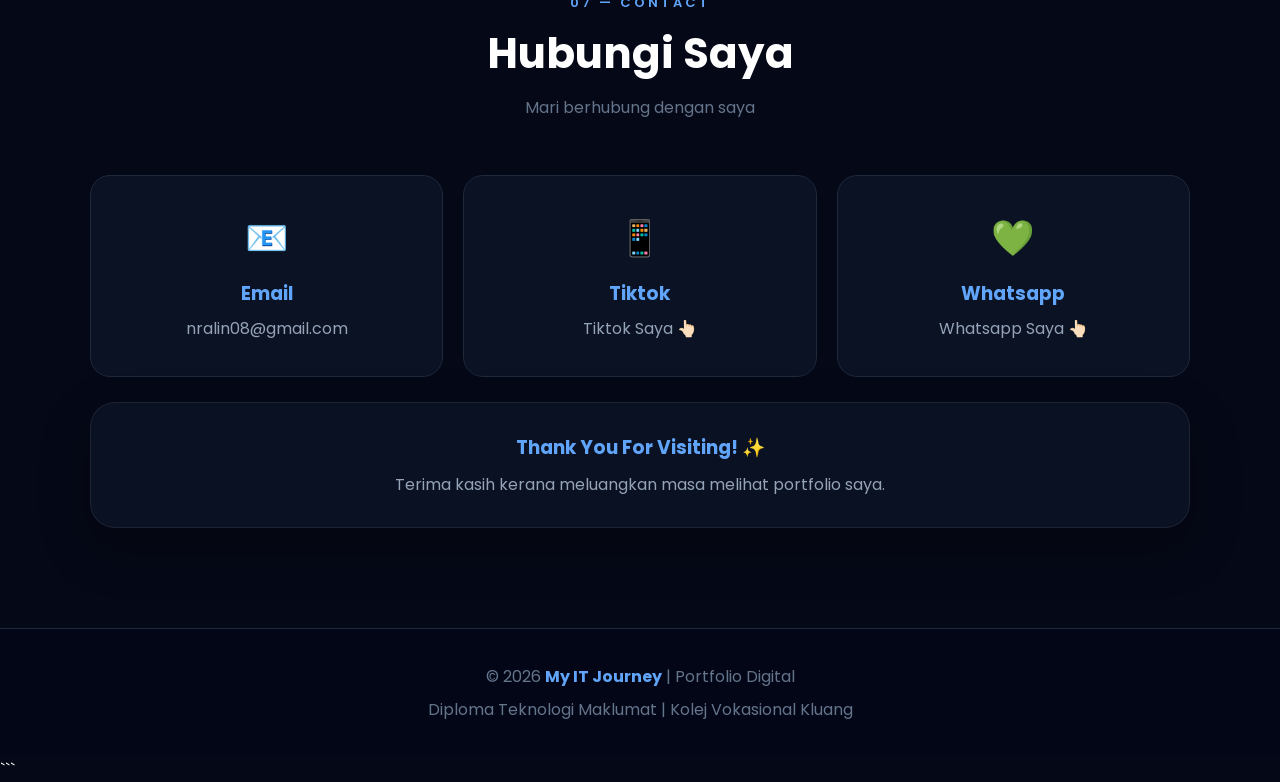
==== commit 3392fc04: "Add files via upload" ====
--- a/index.html
+++ b/index.html
@@ -1343,7 +1343,7 @@
         <div class="profile-wrapper">
 
             <img
-                src="images/profile.jpg (2).jpeg"
+                src="profile.jpg (2).jpeg"
                 class="profile"
                 alt="Gambar Profil"
             >
@@ -1428,7 +1428,7 @@
             <div class="glass about-photo">
 
                 <img
-                    src="images/profile.jpg.jpeg"
+                    src="profile.jpg.jpeg"
                     alt="Profil"
                 >
 
@@ -1797,7 +1797,7 @@
             <div class="project">
 
                 <img
-                    src="images/project1.jpg"
+                    src="project1.jpg"
                     alt="Gaya Hidup Digital"
                 >
 
@@ -1825,7 +1825,7 @@
             <div class="project">
 
                 <img
-                    src="images/project2.jpg"
+                    src="project2.jpg"
                     alt="Sistem Mutawwif"
                 >
 
@@ -1854,7 +1854,7 @@
             <div class="project">
 
                 <img
-                    src="images/project3.jpg"
+                    src="project3.jpg"
                     alt="Projek Multimedia"
                 >
 
@@ -1896,7 +1896,7 @@
             <audio controls>
 
                 <source
-                    src="audio/Hindia - Kita ke Sana (Official Lyric Video).mp3"
+                    src="Hindia - Kita ke Sana (Official Lyric Video).mp3"
                     type="audio/mpeg"
                 >
 
@@ -1921,7 +1921,7 @@
             <video controls>
 
                 <source
-                    src="video/WhatsApp Video 2026-09-22 at 19.16.28.mp4"
+                    src="video.mp3.mp4"
                     type="video/mp4"
                 >
 
